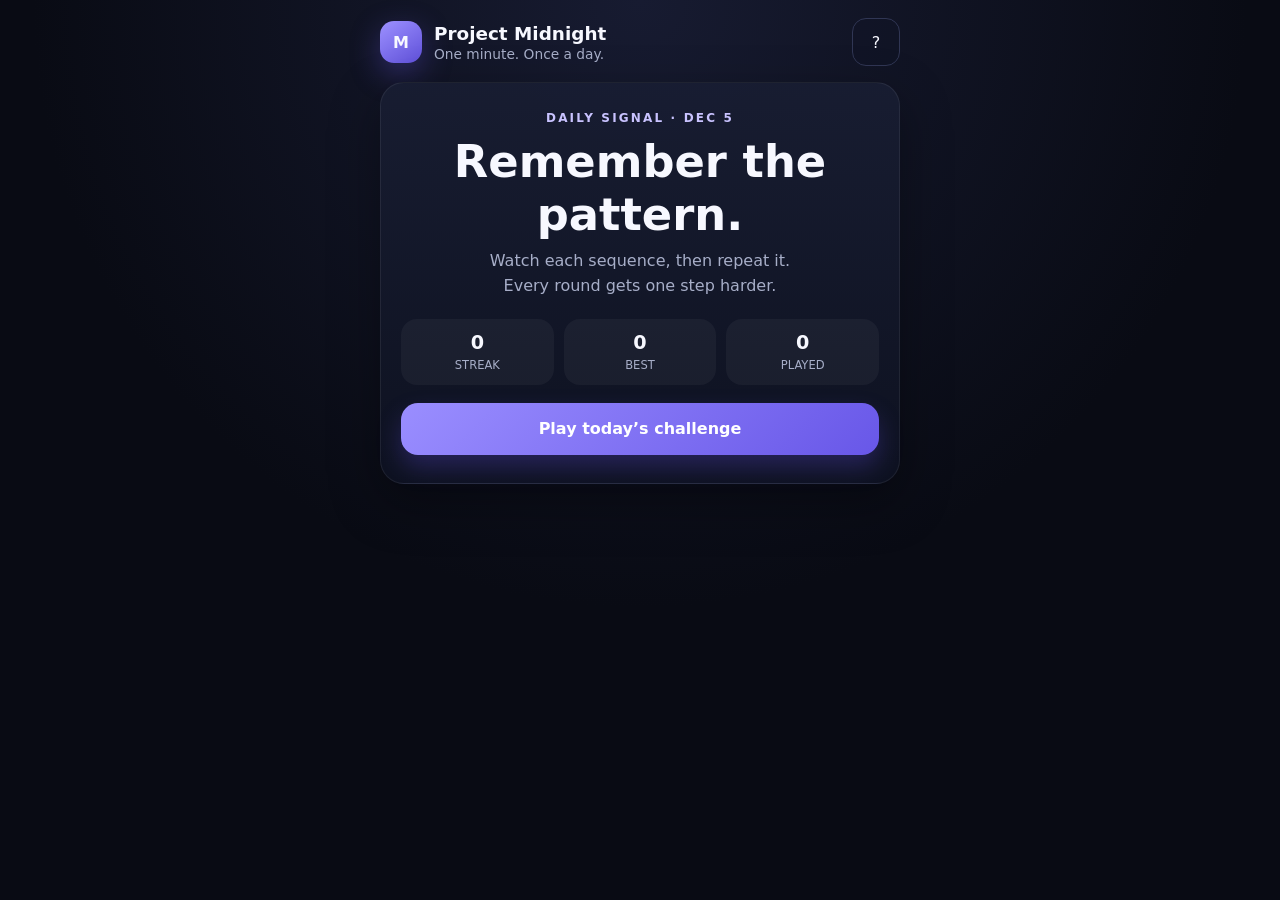
==== index.html @ 70deeee2 "Harden Android lifecycle and repeat-play flow" ====
<!doctype html>
<html lang="en">
<head>
  <meta charset="utf-8" />
  <meta name="viewport" content="width=device-width,initial-scale=1,viewport-fit=cover" />
  <meta name="theme-color" content="#090b14" />
  <meta name="description" content="Project Midnight — a one-minute daily pattern challenge." />
  <link rel="manifest" href="manifest.webmanifest" />
  <link rel="icon" href="icon.svg" type="image/svg+xml" />
  <title>Project Midnight</title>
  <style>
    :root{color-scheme:dark;--bg:#090b14;--panel:#111526;--text:#f7f8ff;--muted:#a7aec8;--accent:#8d7cff;--good:#62d9a6;--bad:#ff738d;--tile:#242a45;--shadow:0 18px 50px rgba(0,0,0,.35)}
    *{box-sizing:border-box}html,body{margin:0;min-height:100%;background:radial-gradient(circle at top,#171b31 0,var(--bg) 55%);font-family:Inter,ui-sans-serif,system-ui,-apple-system,BlinkMacSystemFont,"Segoe UI",sans-serif;color:var(--text)}
    body{min-height:100svh;display:flex;justify-content:center;padding:max(18px,env(safe-area-inset-top)) 16px max(20px,env(safe-area-inset-bottom));touch-action:manipulation;-webkit-text-size-adjust:100%}
    button{font:inherit;cursor:pointer}.app{width:min(100%,520px);display:flex;flex-direction:column;gap:16px}.top{display:flex;align-items:center;justify-content:space-between}.brand{display:flex;gap:12px;align-items:center}.mark{width:42px;height:42px;border-radius:14px;display:grid;place-items:center;background:linear-gradient(145deg,#9d91ff,#5f50d9);box-shadow:0 10px 30px rgba(106,89,238,.35);font-weight:900}.title{margin:0;font-size:1.15rem}.sub{margin:2px 0 0;color:var(--muted);font-size:.86rem}.iconbtn{width:48px;height:48px;border:1px solid #303654;background:rgba(17,21,38,.8);color:var(--text);border-radius:14px}
    .card{background:linear-gradient(180deg,rgba(24,29,50,.98),rgba(14,18,33,.98));border:1px solid rgba(255,255,255,.07);border-radius:24px;padding:20px;box-shadow:var(--shadow)}.hero{text-align:center;padding:28px 20px}.eyebrow{color:#c9c3ff;font-size:.75rem;letter-spacing:.18em;text-transform:uppercase;font-weight:800}.hero h2{font-size:clamp(1.8rem,8vw,2.8rem);margin:10px 0 8px}.hero p{margin:0 auto;color:var(--muted);max-width:34ch;line-height:1.55}.stats{display:grid;grid-template-columns:repeat(3,1fr);gap:10px;margin-top:20px}.stat{background:rgba(255,255,255,.045);border-radius:16px;padding:12px 8px}.stat strong{display:block;font-size:1.2rem}.stat span{font-size:.72rem;color:var(--muted)}
    .primary,.secondary{width:100%;border:0;border-radius:17px;padding:15px 18px;font-weight:850;min-height:52px}.primary{background:linear-gradient(135deg,#9a8eff,#6857e8);color:white;box-shadow:0 12px 25px rgba(99,80,232,.28)}.secondary{background:#232944;color:var(--text);border:1px solid #343b5f}.primary:active,.secondary:active,.tile:active{transform:scale(.98)}button:focus-visible{outline:3px solid #fff;outline-offset:3px}button:disabled{cursor:default;opacity:.82}
    .gameHead{display:flex;justify-content:space-between;align-items:center;margin-bottom:16px}.gameHead h2{margin:0;font-size:1.1rem}.pill{font-size:.78rem;color:#d8d4ff;background:#2b3150;border-radius:999px;padding:7px 10px}.sequence{display:grid;grid-template-columns:repeat(3,1fr);gap:12px;margin:16px 0}.tile{aspect-ratio:1;border:1px solid rgba(255,255,255,.08);border-radius:20px;background:var(--tile);display:grid;place-items:center;color:white;font-size:clamp(1.5rem,9vw,2.5rem);font-weight:900;transition:.15s ease;user-select:none;-webkit-tap-highlight-color:transparent;min-width:0}.tile.flash{background:var(--accent);box-shadow:0 0 0 5px rgba(141,124,255,.18),0 0 35px rgba(141,124,255,.7)}.tile.good{background:#245f4d}.tile.bad{background:#6e2a3b}.status{min-height:48px;text-align:center;color:var(--muted);line-height:1.45}.progress{height:8px;background:#242a43;border-radius:999px;overflow:hidden}.bar{height:100%;width:100%;background:linear-gradient(90deg,var(--good),var(--accent));transform-origin:left;transition:width .1s linear}
    .result{text-align:center}.score{font-size:4.4rem;font-weight:950;line-height:1;margin:14px 0 8px}.result h2{margin:0}.result p{color:var(--muted);line-height:1.5}.actions{display:grid;gap:10px;margin-top:18px}.hidden{display:none!important}.toast{position:fixed;left:50%;bottom:max(18px,env(safe-area-inset-bottom));transform:translateX(-50%);background:#f4f2ff;color:#111323;border-radius:999px;padding:11px 16px;font-weight:800;box-shadow:var(--shadow);z-index:10}.modal{position:fixed;inset:0;background:rgba(3,5,12,.76);display:grid;place-items:center;padding:18px;z-index:20}.modal .card{width:min(100%,460px);max-height:90svh;overflow:auto}.modal h2{margin-top:0}.modal p,.modal li{color:var(--muted);line-height:1.55}.modal ol{padding-left:22px}.sr{position:absolute;width:1px;height:1px;padding:0;margin:-1px;overflow:hidden;clip:rect(0,0,0,0);white-space:nowrap;border:0}@media(max-width:360px){.card{padding:16px}.sequence{gap:9px}.tile{border-radius:16px}}@media(prefers-reduced-motion:reduce){*,*:before,*:after{scroll-behavior:auto!important;transition:none!important;animation:none!important}}
  </style>
</head>
<body>
  <main class="app">
    <header class="top"><div class="brand"><div class="mark" aria-hidden="true">M</div><div><h1 class="title">Project Midnight</h1><p class="sub">One minute. Once a day.</p></div></div><button class="iconbtn" id="helpBtn" aria-label="How to play">?</button></header>
    <section class="card hero" id="home"><div class="eyebrow" id="dayLabel">Daily signal</div><h2>Remember the pattern.</h2><p id="homeCopy">Watch each sequence, then repeat it. Every round gets one step harder.</p><div class="stats"><div class="stat"><strong id="streak">0</strong><span>STREAK</span></div><div class="stat"><strong id="best">0</strong><span>BEST</span></div><div class="stat"><strong id="played">0</strong><span>PLAYED</span></div></div><div class="actions"><button class="primary" id="startBtn">Play today’s challenge</button><button class="secondary hidden" id="installBtn">Install app</button></div></section>
    <section class="card hidden" id="game"><div class="gameHead"><h2 id="roundLabel">Round 1</h2><span class="pill" id="scoreLabel">0 points</span></div><div class="progress" role="progressbar" aria-label="Time remaining" aria-valuemin="0" aria-valuemax="60" aria-valuenow="60"><div class="bar" id="timerBar"></div></div><div class="sequence" id="grid" role="group" aria-label="Pattern buttons"></div><p class="status" id="status" role="status" aria-live="polite">Get ready…</p></section>
    <section class="card result hidden" id="result"><div class="eyebrow" id="resultEyebrow">Signal complete</div><div class="score" id="finalScore">0</div><h2 id="resultTitle" tabindex="-1">Nice work.</h2><p id="resultText"></p><div class="actions"><button class="primary" id="shareBtn">Share result</button><button class="secondary" id="practiceBtn">Practice again</button><button class="secondary" id="homeBtn">Back to home</button></div></section>
  </main>
  <div class="modal hidden" id="help"><section class="card" role="dialog" aria-modal="true" aria-labelledby="helpTitle"><h2 id="helpTitle">How to play</h2><ol><li>Watch the tiles light up.</li><li>Tap them back in the same order.</li><li>You get 60 seconds of input time. Sequence playback and time spent outside the app do not use your clock.</li></ol><p>Your first run each local day counts toward your streak and daily score. Practice runs are unscored. Progress stays private on this device.</p><button class="primary" id="closeHelp">Got it</button></section></div>
  <div class="toast hidden" id="toast" role="status" aria-live="polite"></div>
<script>
(() => {
  'use strict';
  const $=s=>document.querySelector(s);
  const els={home:$('#home'),game:$('#game'),result:$('#result'),grid:$('#grid'),status:$('#status'),round:$('#roundLabel'),score:$('#scoreLabel'),timer:$('#timerBar'),progress:$('.progress'),start:$('#startBtn'),practice:$('#practiceBtn'),final:$('#finalScore'),title:$('#resultTitle'),text:$('#resultText'),eyebrow:$('#resultEyebrow'),share:$('#shareBtn'),homeBtn:$('#homeBtn'),help:$('#help'),toast:$('#toast'),install:$('#installBtn'),homeCopy:$('#homeCopy')};
  const symbols=['●','▲','■','◆','✦','＋'];
  let state={sequence:[],input:[],round:1,score:0,active:false,remaining:60000,timer:null,practice:false,runId:0,lastTick:0,backgrounded:false};
  let deferredPrompt=null,lastFocus=null;
  const localDate=d=>`${d.getFullYear()}-${String(d.getMonth()+1).padStart(2,'0')}-${String(d.getDate()).padStart(2,'0')}`;
  const todayKey=()=>localDate(new Date());
  const seedFromDate=()=>Number(todayKey().replaceAll('-',''));
  const mulberry32=a=>()=>{a|=0;a=a+0x6D2B79F5|0;let t=Math.imul(a^a>>>15,1|a);t=t+Math.imul(t^t>>>7,61|t)^t;return((t^t>>>14)>>>0)/4294967296};
  let stats={streak:0,best:0,played:0,lastPlayed:null,dailyScore:0,dailyRound:0};
  try{stats={...stats,...JSON.parse(localStorage.getItem('midnight.stats')||'{}')}}catch{}
  const save=()=>{try{localStorage.setItem('midnight.stats',JSON.stringify(stats))}catch{}};
  const playedToday=()=>stats.lastPlayed===todayKey();
  function renderStats(){$('#streak').textContent=stats.streak;$('#best').textContent=stats.best;$('#played').textContent=stats.played;$('#dayLabel').textContent=`Daily signal · ${new Date().toLocaleDateString(undefined,{month:'short',day:'numeric'})}`;els.start.textContent=playedToday()?'View today’s result':'Play today’s challenge';els.homeCopy.textContent=playedToday()?`Today: ${stats.dailyScore} points · Round ${stats.dailyRound}. Come back tomorrow for a new signal.`:'Watch each sequence, then repeat it. Every round gets one step harder.';}
  function show(name){['home','game','result'].forEach(k=>els[k].classList.toggle('hidden',k!==name));window.scrollTo({top:0,behavior:'smooth'});}
  function setTilesEnabled(enabled){[...els.grid.children].forEach(b=>b.disabled=!enabled);}
  function buildGrid(){els.grid.innerHTML='';symbols.forEach((s,i)=>{const b=document.createElement('button');b.className='tile';b.type='button';b.dataset.i=i;b.setAttribute('aria-label',`Tile ${i+1}`);b.textContent=s;b.disabled=true;b.addEventListener('click',()=>tap(i,b));els.grid.appendChild(b);});}
  const wait=ms=>new Promise(r=>setTimeout(r,ms));
  async function flash(i,runId,ms=430){if(runId!==state.runId)return;const b=els.grid.children[i];b.classList.add('flash');if(navigator.vibrate)navigator.vibrate(20);await wait(ms);b.classList.remove('flash');await wait(130);}
  async function playSequence(runId){state.active=false;setTilesEnabled(false);els.status.textContent='Watch closely…';await wait(420);for(const i of state.sequence){if(runId!==state.runId||!state.timer||state.backgrounded)return;await flash(i,runId)}if(runId!==state.runId||!state.timer||state.backgrounded)return;state.input=[];state.active=true;setTilesEnabled(true);els.status.textContent='Your turn.';}
  function nextSequence(){const rnd=mulberry32(seedFromDate()+state.round*997);state.sequence=[];for(let i=0;i<state.round+2;i++)state.sequence.push(Math.floor(rnd()*symbols.length));}
  async function tap(i,b){if(!state.active)return;const expected=state.sequence[state.input.length];if(i!==expected){state.active=false;setTilesEnabled(false);b.classList.add('bad');await wait(260);b.classList.remove('bad');finish(false);return;}b.classList.add('good');setTimeout(()=>b.classList.remove('good'),180);state.input.push(i);state.score+=10;els.score.textContent=`${state.score} points`;if(state.input.length===state.sequence.length){state.active=false;setTilesEnabled(false);state.score+=state.round*15;els.score.textContent=`${state.score} points`;els.status.textContent='Correct.';state.round++;await wait(600);if(!state.timer)return;els.round.textContent=`Round ${state.round}`;nextSequence();playSequence(state.runId);}}
  function start(practice=false){clearInterval(state.timer);state={sequence:[],input:[],round:1,score:0,active:false,remaining:60000,timer:null,practice,runId:state.runId+1,lastTick:performance.now(),backgrounded:false};show('game');els.round.textContent='Round 1';els.score.textContent='0 points';els.timer.style.width='100%';els.progress.setAttribute('aria-valuenow','60');nextSequence();playSequence(state.runId);state.timer=setInterval(()=>{const now=performance.now();if(state.active&&!state.backgrounded)state.remaining=Math.max(0,state.remaining-(now-state.lastTick));state.lastTick=now;els.timer.style.width=`${state.remaining/600}%`;els.progress.setAttribute('aria-valuenow',String(Math.ceil(state.remaining/1000)));if(state.remaining<=0)finish(true);},100);}
  function showStoredResult(){state.score=stats.dailyScore;state.round=stats.dailyRound;state.practice=false;els.final.textContent=stats.dailyScore;els.eyebrow.textContent='Today’s signal';els.title.textContent='Already completed.';els.text.textContent=`You reached round ${stats.dailyRound}. Your score is locked until tomorrow.`;els.practice.classList.remove('hidden');show('result');els.title.focus();}
  function finish(timeout){if(!state.timer)return;clearInterval(state.timer);state.timer=null;state.active=false;state.backgrounded=false;setTilesEnabled(false);if(!state.practice&&!playedToday()){stats.played++;const yesterday=new Date();yesterday.setDate(yesterday.getDate()-1);stats.streak=stats.lastPlayed===localDate(yesterday)?stats.streak+1:1;stats.lastPlayed=todayKey();stats.dailyScore=state.score;stats.dailyRound=state.round;stats.best=Math.max(stats.best,state.score);save();}renderStats();els.final.textContent=state.score;els.eyebrow.textContent=state.practice?'Practice complete':'Signal complete';els.title.textContent=state.score>=350?'Exceptional signal.':state.score>=180?'Strong memory.':'Signal received.';els.text.textContent=`You reached round ${state.round}${timeout?' with your full input minute used.':'.'} ${state.practice?'Practice does not change today’s score.':`Today’s score is ${stats.dailyScore}.`}`;els.practice.classList.remove('hidden');show('result');els.title.focus();}
  function toast(msg){els.toast.textContent=msg;els.toast.classList.remove('hidden');setTimeout(()=>els.toast.classList.add('hidden'),2200);}
  async function share(){const score=state.practice?stats.dailyScore:state.score;const round=state.practice?stats.dailyRound:state.round;const squares=Math.min(8,Math.max(1,Math.floor(score/75)));const text=`Project Midnight ${todayKey()}\n${'🟪'.repeat(squares)}${'⬛'.repeat(8-squares)}\n${score} points · Round ${round}`;try{if(navigator.share)await navigator.share({title:'Project Midnight',text});else if(navigator.clipboard)await navigator.clipboard.writeText(text).then(()=>toast('Result copied'));else toast('Sharing is not available here');}catch(e){if(e.name!=='AbortError')toast('Could not share');}}
  function openHelp(){lastFocus=document.activeElement;els.help.classList.remove('hidden');document.body.style.overflow='hidden';$('#closeHelp').focus();}
  function closeHelp(){els.help.classList.add('hidden');document.body.style.overflow='';if(lastFocus)lastFocus.focus();}
  els.start.addEventListener('click',()=>playedToday()?showStoredResult():start(false));els.practice.addEventListener('click',()=>start(true));els.homeBtn.addEventListener('click',()=>show('home'));els.share.addEventListener('click',share);$('#helpBtn').addEventListener('click',openHelp);$('#closeHelp').addEventListener('click',closeHelp);els.help.addEventListener('click',e=>{if(e.target===els.help)closeHelp()});document.addEventListener('keydown',e=>{if(els.help.classList.contains('hidden'))return;if(e.key==='Escape')closeHelp();if(e.key==='Tab'){e.preventDefault();$('#closeHelp').focus();}});
  document.addEventListener('visibilitychange',()=>{if(!state.timer)return;if(document.hidden){state.backgrounded=true;state.active=false;state.runId++;setTilesEnabled(false);els.status.textContent='Paused while the app is in the background.';}else if(state.backgrounded){state.backgrounded=false;state.lastTick=performance.now();els.status.textContent='Replaying the pattern…';playSequence(state.runId);}});
  window.addEventListener('beforeinstallprompt',e=>{e.preventDefault();deferredPrompt=e;els.install.classList.remove('hidden')});els.install.addEventListener('click',async()=>{if(!deferredPrompt)return;deferredPrompt.prompt();await deferredPrompt.userChoice;deferredPrompt=null;els.install.classList.add('hidden')});window.addEventListener('appinstalled',()=>els.install.classList.add('hidden'));
  buildGrid();renderStats();if('serviceWorker'in navigator)window.addEventListener('load',()=>navigator.serviceWorker.register('./sw.js').then(reg=>reg.update()).catch(()=>{}));
})();
</script>
</body>
</html>
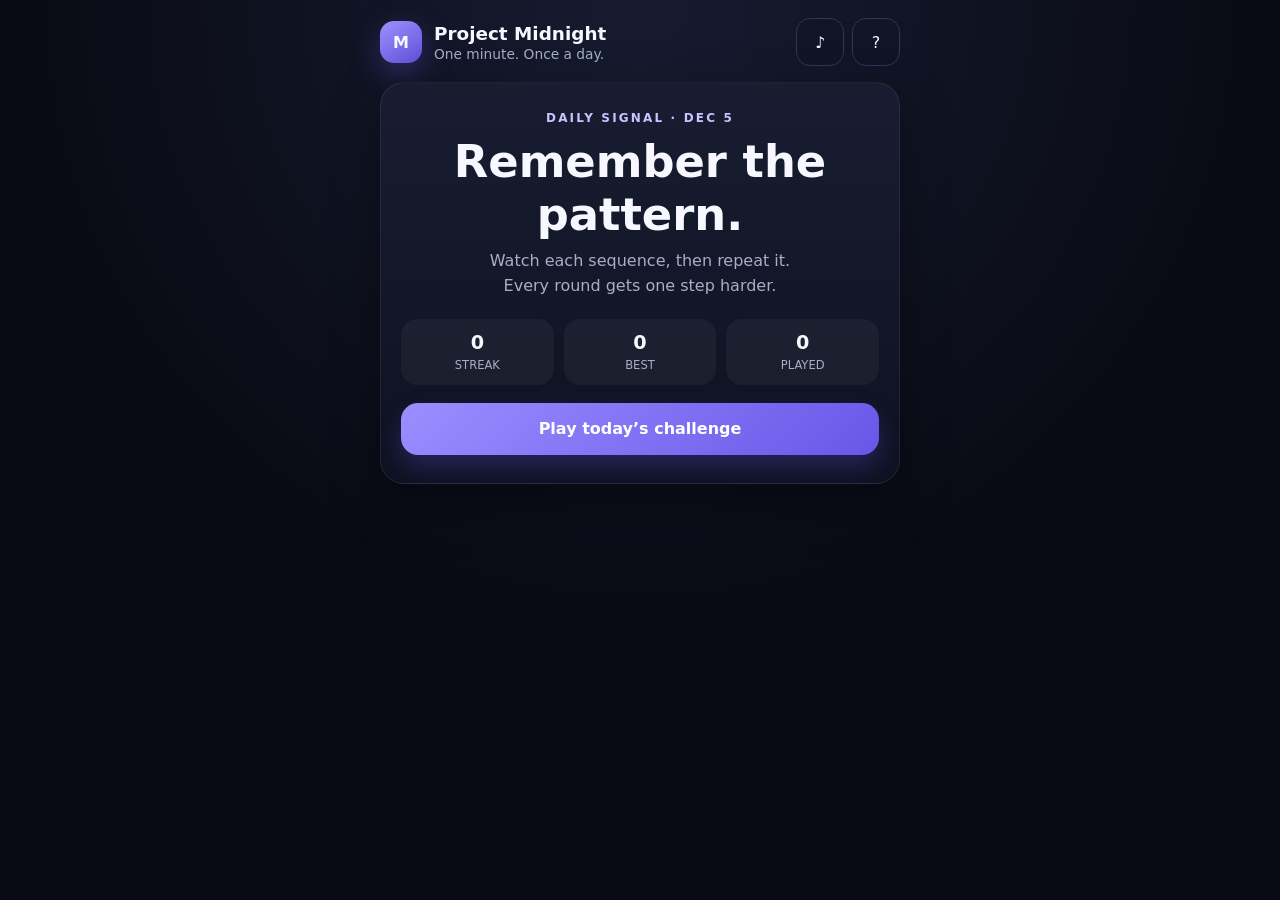
==== commit 089fcbad: "Add accessible synthesized sound feedback" ====
--- a/index.html
+++ b/index.html
@@ -12,30 +12,34 @@
     :root{color-scheme:dark;--bg:#090b14;--panel:#111526;--text:#f7f8ff;--muted:#a7aec8;--accent:#8d7cff;--good:#62d9a6;--bad:#ff738d;--tile:#242a45;--shadow:0 18px 50px rgba(0,0,0,.35)}
     *{box-sizing:border-box}html,body{margin:0;min-height:100%;background:radial-gradient(circle at top,#171b31 0,var(--bg) 55%);font-family:Inter,ui-sans-serif,system-ui,-apple-system,BlinkMacSystemFont,"Segoe UI",sans-serif;color:var(--text)}
     body{min-height:100svh;display:flex;justify-content:center;padding:max(18px,env(safe-area-inset-top)) 16px max(20px,env(safe-area-inset-bottom));touch-action:manipulation;-webkit-text-size-adjust:100%}
-    button{font:inherit;cursor:pointer}.app{width:min(100%,520px);display:flex;flex-direction:column;gap:16px}.top{display:flex;align-items:center;justify-content:space-between}.brand{display:flex;gap:12px;align-items:center}.mark{width:42px;height:42px;border-radius:14px;display:grid;place-items:center;background:linear-gradient(145deg,#9d91ff,#5f50d9);box-shadow:0 10px 30px rgba(106,89,238,.35);font-weight:900}.title{margin:0;font-size:1.15rem}.sub{margin:2px 0 0;color:var(--muted);font-size:.86rem}.iconbtn{width:48px;height:48px;border:1px solid #303654;background:rgba(17,21,38,.8);color:var(--text);border-radius:14px}
+    button{font:inherit;cursor:pointer}.app{width:min(100%,520px);display:flex;flex-direction:column;gap:16px}.top{display:flex;align-items:center;justify-content:space-between}.brand{display:flex;gap:12px;align-items:center}.mark{width:42px;height:42px;border-radius:14px;display:grid;place-items:center;background:linear-gradient(145deg,#9d91ff,#5f50d9);box-shadow:0 10px 30px rgba(106,89,238,.35);font-weight:900}.title{margin:0;font-size:1.15rem}.sub{margin:2px 0 0;color:var(--muted);font-size:.86rem}.topActions{display:flex;gap:8px}.iconbtn{width:48px;height:48px;border:1px solid #303654;background:rgba(17,21,38,.8);color:var(--text);border-radius:14px}.iconbtn[aria-pressed="false"]{color:var(--muted)}
     .card{background:linear-gradient(180deg,rgba(24,29,50,.98),rgba(14,18,33,.98));border:1px solid rgba(255,255,255,.07);border-radius:24px;padding:20px;box-shadow:var(--shadow)}.hero{text-align:center;padding:28px 20px}.eyebrow{color:#c9c3ff;font-size:.75rem;letter-spacing:.18em;text-transform:uppercase;font-weight:800}.hero h2{font-size:clamp(1.8rem,8vw,2.8rem);margin:10px 0 8px}.hero p{margin:0 auto;color:var(--muted);max-width:34ch;line-height:1.55}.stats{display:grid;grid-template-columns:repeat(3,1fr);gap:10px;margin-top:20px}.stat{background:rgba(255,255,255,.045);border-radius:16px;padding:12px 8px}.stat strong{display:block;font-size:1.2rem}.stat span{font-size:.72rem;color:var(--muted)}
     .primary,.secondary{width:100%;border:0;border-radius:17px;padding:15px 18px;font-weight:850;min-height:52px}.primary{background:linear-gradient(135deg,#9a8eff,#6857e8);color:white;box-shadow:0 12px 25px rgba(99,80,232,.28)}.secondary{background:#232944;color:var(--text);border:1px solid #343b5f}.primary:active,.secondary:active,.tile:active{transform:scale(.98)}button:focus-visible{outline:3px solid #fff;outline-offset:3px}button:disabled{cursor:default;opacity:.82}
-    .gameHead{display:flex;justify-content:space-between;align-items:center;margin-bottom:16px}.gameHead h2{margin:0;font-size:1.1rem}.pill{font-size:.78rem;color:#d8d4ff;background:#2b3150;border-radius:999px;padding:7px 10px}.sequence{display:grid;grid-template-columns:repeat(3,1fr);gap:12px;margin:16px 0}.tile{aspect-ratio:1;border:1px solid rgba(255,255,255,.08);border-radius:20px;background:var(--tile);display:grid;place-items:center;color:white;font-size:clamp(1.5rem,9vw,2.5rem);font-weight:900;transition:.15s ease;user-select:none;-webkit-tap-highlight-color:transparent;min-width:0}.tile.flash{background:var(--accent);box-shadow:0 0 0 5px rgba(141,124,255,.18),0 0 35px rgba(141,124,255,.7)}.tile.good{background:#245f4d}.tile.bad{background:#6e2a3b}.status{min-height:48px;text-align:center;color:var(--muted);line-height:1.45}.progress{height:8px;background:#242a43;border-radius:999px;overflow:hidden}.bar{height:100%;width:100%;background:linear-gradient(90deg,var(--good),var(--accent));transform-origin:left;transition:width .1s linear}
-    .result{text-align:center}.score{font-size:4.4rem;font-weight:950;line-height:1;margin:14px 0 8px}.result h2{margin:0}.result p{color:var(--muted);line-height:1.5}.actions{display:grid;gap:10px;margin-top:18px}.hidden{display:none!important}.toast{position:fixed;left:50%;bottom:max(18px,env(safe-area-inset-bottom));transform:translateX(-50%);background:#f4f2ff;color:#111323;border-radius:999px;padding:11px 16px;font-weight:800;box-shadow:var(--shadow);z-index:10}.modal{position:fixed;inset:0;background:rgba(3,5,12,.76);display:grid;place-items:center;padding:18px;z-index:20}.modal .card{width:min(100%,460px);max-height:90svh;overflow:auto}.modal h2{margin-top:0}.modal p,.modal li{color:var(--muted);line-height:1.55}.modal ol{padding-left:22px}.sr{position:absolute;width:1px;height:1px;padding:0;margin:-1px;overflow:hidden;clip:rect(0,0,0,0);white-space:nowrap;border:0}@media(max-width:360px){.card{padding:16px}.sequence{gap:9px}.tile{border-radius:16px}}@media(prefers-reduced-motion:reduce){*,*:before,*:after{scroll-behavior:auto!important;transition:none!important;animation:none!important}}
+    .gameHead{display:flex;justify-content:space-between;align-items:center;gap:10px;margin-bottom:16px}.gameHead h2{margin:0;font-size:1.1rem}.gameMetrics{display:flex;gap:7px;align-items:center}.pill{font-size:.78rem;color:#d8d4ff;background:#2b3150;border-radius:999px;padding:7px 10px;white-space:nowrap}.timePill{min-width:48px;text-align:center;color:#fff;font-variant-numeric:tabular-nums}.sequence{display:grid;grid-template-columns:repeat(3,1fr);gap:12px;margin:16px 0}.tile{aspect-ratio:1;border:1px solid rgba(255,255,255,.08);border-radius:20px;background:var(--tile);display:grid;place-items:center;color:white;font-size:clamp(1.5rem,9vw,2.5rem);font-weight:900;transition:.15s ease;user-select:none;-webkit-tap-highlight-color:transparent;min-width:0}.tile.flash{background:var(--accent);box-shadow:0 0 0 5px rgba(141,124,255,.18),0 0 35px rgba(141,124,255,.7)}.tile.good{background:#245f4d}.tile.bad{background:#6e2a3b}.status{min-height:48px;text-align:center;color:var(--muted);line-height:1.45}.progress{height:8px;background:#242a43;border-radius:999px;overflow:hidden}.bar{height:100%;width:100%;background:linear-gradient(90deg,var(--good),var(--accent));transform-origin:left;transition:width .1s linear}
+    .result{text-align:center}.score{font-size:4.4rem;font-weight:950;line-height:1;margin:14px 0 8px}.result h2{margin:0}.result p{color:var(--muted);line-height:1.5}.actions{display:grid;gap:10px;margin-top:18px}.hidden{display:none!important}.toast{position:fixed;left:50%;bottom:max(18px,env(safe-area-inset-bottom));transform:translateX(-50%);background:#f4f2ff;color:#111323;border-radius:999px;padding:11px 16px;font-weight:800;box-shadow:var(--shadow);z-index:10}.modal{position:fixed;inset:0;background:rgba(3,5,12,.76);display:grid;place-items:center;padding:18px;z-index:20}.modal .card{width:min(100%,460px);max-height:90svh;overflow:auto}.modal h2{margin-top:0}.modal p,.modal li{color:var(--muted);line-height:1.55}.modal ol{padding-left:22px}.sr{position:absolute;width:1px;height:1px;padding:0;margin:-1px;overflow:hidden;clip:rect(0,0,0,0);white-space:nowrap;border:0}@media(max-width:360px){.card{padding:16px}.sequence{gap:9px}.tile{border-radius:16px}.pill{padding:7px 8px}.brand{gap:9px}.mark{width:38px;height:38px}.topActions{gap:6px}.iconbtn{width:46px;height:46px}}@media(prefers-reduced-motion:reduce){*,*:before,*:after{scroll-behavior:auto!important;transition:none!important;animation:none!important}}
   </style>
 </head>
 <body>
   <main class="app">
-    <header class="top"><div class="brand"><div class="mark" aria-hidden="true">M</div><div><h1 class="title">Project Midnight</h1><p class="sub">One minute. Once a day.</p></div></div><button class="iconbtn" id="helpBtn" aria-label="How to play">?</button></header>
+    <header class="top"><div class="brand"><div class="mark" aria-hidden="true">M</div><div><h1 class="title">Project Midnight</h1><p class="sub">One minute. Once a day.</p></div></div><div class="topActions"><button class="iconbtn" id="soundBtn" aria-label="Turn sound off" aria-pressed="true">♪</button><button class="iconbtn" id="helpBtn" aria-label="How to play">?</button></div></header>
     <section class="card hero" id="home"><div class="eyebrow" id="dayLabel">Daily signal</div><h2>Remember the pattern.</h2><p id="homeCopy">Watch each sequence, then repeat it. Every round gets one step harder.</p><div class="stats"><div class="stat"><strong id="streak">0</strong><span>STREAK</span></div><div class="stat"><strong id="best">0</strong><span>BEST</span></div><div class="stat"><strong id="played">0</strong><span>PLAYED</span></div></div><div class="actions"><button class="primary" id="startBtn">Play today’s challenge</button><button class="secondary hidden" id="installBtn">Install app</button></div></section>
-    <section class="card hidden" id="game"><div class="gameHead"><h2 id="roundLabel">Round 1</h2><span class="pill" id="scoreLabel">0 points</span></div><div class="progress" role="progressbar" aria-label="Time remaining" aria-valuemin="0" aria-valuemax="60" aria-valuenow="60"><div class="bar" id="timerBar"></div></div><div class="sequence" id="grid" role="group" aria-label="Pattern buttons"></div><p class="status" id="status" role="status" aria-live="polite">Get ready…</p></section>
+    <section class="card hidden" id="game"><div class="gameHead"><h2 id="roundLabel">Round 1</h2><div class="gameMetrics"><span class="pill timePill" id="timeLabel" aria-hidden="true">60s</span><span class="pill" id="scoreLabel">0 points</span></div></div><div class="progress" role="progressbar" aria-label="Input time remaining" aria-valuemin="0" aria-valuemax="60" aria-valuenow="60" aria-valuetext="60 seconds remaining"><div class="bar" id="timerBar"></div></div><div class="sequence" id="grid" role="group" aria-label="Pattern buttons"></div><p class="status" id="status" role="status" aria-live="polite">Get ready…</p></section>
     <section class="card result hidden" id="result"><div class="eyebrow" id="resultEyebrow">Signal complete</div><div class="score" id="finalScore">0</div><h2 id="resultTitle" tabindex="-1">Nice work.</h2><p id="resultText"></p><div class="actions"><button class="primary" id="shareBtn">Share result</button><button class="secondary" id="practiceBtn">Practice again</button><button class="secondary" id="homeBtn">Back to home</button></div></section>
   </main>
-  <div class="modal hidden" id="help"><section class="card" role="dialog" aria-modal="true" aria-labelledby="helpTitle"><h2 id="helpTitle">How to play</h2><ol><li>Watch the tiles light up.</li><li>Tap them back in the same order.</li><li>You get 60 seconds of input time. Sequence playback and time spent outside the app do not use your clock.</li></ol><p>Your first run each local day counts toward your streak and daily score. Practice runs are unscored. Progress stays private on this device.</p><button class="primary" id="closeHelp">Got it</button></section></div>
+  <div class="modal hidden" id="help"><section class="card" role="dialog" aria-modal="true" aria-labelledby="helpTitle"><h2 id="helpTitle">How to play</h2><ol><li>Watch and listen as the tiles light up.</li><li>Tap them back in the same order.</li><li>You get 60 seconds of input time. Sequence playback and time spent outside the app do not use your clock.</li></ol><p>Your first run each local day counts toward your streak and daily score. Practice runs are unscored. Sound can be toggled at any time, and progress stays private on this device.</p><button class="primary" id="closeHelp">Got it</button></section></div>
   <div class="toast hidden" id="toast" role="status" aria-live="polite"></div>
 <script>
 (() => {
   'use strict';
   const $=s=>document.querySelector(s);
-  const els={home:$('#home'),game:$('#game'),result:$('#result'),grid:$('#grid'),status:$('#status'),round:$('#roundLabel'),score:$('#scoreLabel'),timer:$('#timerBar'),progress:$('.progress'),start:$('#startBtn'),practice:$('#practiceBtn'),final:$('#finalScore'),title:$('#resultTitle'),text:$('#resultText'),eyebrow:$('#resultEyebrow'),share:$('#shareBtn'),homeBtn:$('#homeBtn'),help:$('#help'),toast:$('#toast'),install:$('#installBtn'),homeCopy:$('#homeCopy')};
+  const els={home:$('#home'),game:$('#game'),result:$('#result'),grid:$('#grid'),status:$('#status'),round:$('#roundLabel'),score:$('#scoreLabel'),timer:$('#timerBar'),time:$('#timeLabel'),progress:$('.progress'),start:$('#startBtn'),practice:$('#practiceBtn'),final:$('#finalScore'),title:$('#resultTitle'),text:$('#resultText'),eyebrow:$('#resultEyebrow'),share:$('#shareBtn'),homeBtn:$('#homeBtn'),help:$('#help'),toast:$('#toast'),install:$('#installBtn'),homeCopy:$('#homeCopy'),sound:$('#soundBtn')};
   const symbols=['●','▲','■','◆','✦','＋'];
+  const frequencies=[261.63,293.66,329.63,392,440,523.25];
+  const reduceMotion=window.matchMedia('(prefers-reduced-motion: reduce)').matches;
   let state={sequence:[],input:[],round:1,score:0,active:false,remaining:60000,timer:null,practice:false,runId:0,lastTick:0,backgrounded:false};
-  let deferredPrompt=null,lastFocus=null;
+  let deferredPrompt=null,lastFocus=null,toastTimer=null,audioContext=null;
+  let soundEnabled=true;
+  try{soundEnabled=localStorage.getItem('midnight.sound')!=='off'}catch{}
   const localDate=d=>`${d.getFullYear()}-${String(d.getMonth()+1).padStart(2,'0')}-${String(d.getDate()).padStart(2,'0')}`;
   const todayKey=()=>localDate(new Date());
   const seedFromDate=()=>Number(todayKey().replaceAll('-',''));
@@ -45,26 +49,34 @@
   const save=()=>{try{localStorage.setItem('midnight.stats',JSON.stringify(stats))}catch{}};
   const playedToday=()=>stats.lastPlayed===todayKey();
   function renderStats(){$('#streak').textContent=stats.streak;$('#best').textContent=stats.best;$('#played').textContent=stats.played;$('#dayLabel').textContent=`Daily signal · ${new Date().toLocaleDateString(undefined,{month:'short',day:'numeric'})}`;els.start.textContent=playedToday()?'View today’s result':'Play today’s challenge';els.homeCopy.textContent=playedToday()?`Today: ${stats.dailyScore} points · Round ${stats.dailyRound}. Come back tomorrow for a new signal.`:'Watch each sequence, then repeat it. Every round gets one step harder.';}
-  function show(name){['home','game','result'].forEach(k=>els[k].classList.toggle('hidden',k!==name));window.scrollTo({top:0,behavior:'smooth'});}
+  function renderSound(){els.sound.setAttribute('aria-pressed',String(soundEnabled));els.sound.setAttribute('aria-label',soundEnabled?'Turn sound off':'Turn sound on');els.sound.textContent=soundEnabled?'♪':'×';}
+  function getAudio(){if(!soundEnabled)return null;const Ctx=window.AudioContext||window.webkitAudioContext;if(!Ctx)return null;if(!audioContext)audioContext=new Ctx();if(audioContext.state==='suspended')audioContext.resume().catch(()=>{});return audioContext;}
+  function tone(frequency,duration=.12,volume=.045,delay=0){const ctx=getAudio();if(!ctx)return;const start=ctx.currentTime+delay;const oscillator=ctx.createOscillator();const gain=ctx.createGain();oscillator.type='sine';oscillator.frequency.setValueAtTime(frequency,start);gain.gain.setValueAtTime(.0001,start);gain.gain.exponentialRampToValueAtTime(volume,start+.012);gain.gain.exponentialRampToValueAtTime(.0001,start+duration);oscillator.connect(gain).connect(ctx.destination);oscillator.start(start);oscillator.stop(start+duration+.02);}
+  function successTone(){tone(523.25,.12,.04);tone(659.25,.15,.035,.08);}
+  function failTone(){tone(146.83,.22,.05);}
+  function show(name){['home','game','result'].forEach(k=>els[k].classList.toggle('hidden',k!==name));window.scrollTo({top:0,behavior:reduceMotion?'auto':'smooth'});}
   function setTilesEnabled(enabled){[...els.grid.children].forEach(b=>b.disabled=!enabled);}
+  function clearTileStates(){[...els.grid.children].forEach(b=>b.classList.remove('flash','good','bad'));}
   function buildGrid(){els.grid.innerHTML='';symbols.forEach((s,i)=>{const b=document.createElement('button');b.className='tile';b.type='button';b.dataset.i=i;b.setAttribute('aria-label',`Tile ${i+1}`);b.textContent=s;b.disabled=true;b.addEventListener('click',()=>tap(i,b));els.grid.appendChild(b);});}
   const wait=ms=>new Promise(r=>setTimeout(r,ms));
-  async function flash(i,runId,ms=430){if(runId!==state.runId)return;const b=els.grid.children[i];b.classList.add('flash');if(navigator.vibrate)navigator.vibrate(20);await wait(ms);b.classList.remove('flash');await wait(130);}
-  async function playSequence(runId){state.active=false;setTilesEnabled(false);els.status.textContent='Watch closely…';await wait(420);for(const i of state.sequence){if(runId!==state.runId||!state.timer||state.backgrounded)return;await flash(i,runId)}if(runId!==state.runId||!state.timer||state.backgrounded)return;state.input=[];state.active=true;setTilesEnabled(true);els.status.textContent='Your turn.';}
+  function renderTime(){const seconds=Math.ceil(state.remaining/1000);els.time.textContent=`${seconds}s`;els.progress.setAttribute('aria-valuenow',String(seconds));els.progress.setAttribute('aria-valuetext',`${seconds} second${seconds===1?'':'s'} remaining`);}
+  async function flash(i,runId,ms=430){if(runId!==state.runId)return;const b=els.grid.children[i];b.classList.add('flash');tone(frequencies[i],.2,.035);if(navigator.vibrate)navigator.vibrate(20);await wait(ms);b.classList.remove('flash');await wait(130);}
+  async function playSequence(runId){state.active=false;setTilesEnabled(false);els.status.textContent='Watch closely…';await wait(420);for(const i of state.sequence){if(runId!==state.runId||!state.timer||state.backgrounded)return;await flash(i,runId)}if(runId!==state.runId||!state.timer||state.backgrounded)return;state.input=[];state.active=true;state.lastTick=performance.now();setTilesEnabled(true);els.status.textContent='Your turn.';}
   function nextSequence(){const rnd=mulberry32(seedFromDate()+state.round*997);state.sequence=[];for(let i=0;i<state.round+2;i++)state.sequence.push(Math.floor(rnd()*symbols.length));}
-  async function tap(i,b){if(!state.active)return;const expected=state.sequence[state.input.length];if(i!==expected){state.active=false;setTilesEnabled(false);b.classList.add('bad');await wait(260);b.classList.remove('bad');finish(false);return;}b.classList.add('good');setTimeout(()=>b.classList.remove('good'),180);state.input.push(i);state.score+=10;els.score.textContent=`${state.score} points`;if(state.input.length===state.sequence.length){state.active=false;setTilesEnabled(false);state.score+=state.round*15;els.score.textContent=`${state.score} points`;els.status.textContent='Correct.';state.round++;await wait(600);if(!state.timer)return;els.round.textContent=`Round ${state.round}`;nextSequence();playSequence(state.runId);}}
-  function start(practice=false){clearInterval(state.timer);state={sequence:[],input:[],round:1,score:0,active:false,remaining:60000,timer:null,practice,runId:state.runId+1,lastTick:performance.now(),backgrounded:false};show('game');els.round.textContent='Round 1';els.score.textContent='0 points';els.timer.style.width='100%';els.progress.setAttribute('aria-valuenow','60');nextSequence();playSequence(state.runId);state.timer=setInterval(()=>{const now=performance.now();if(state.active&&!state.backgrounded)state.remaining=Math.max(0,state.remaining-(now-state.lastTick));state.lastTick=now;els.timer.style.width=`${state.remaining/600}%`;els.progress.setAttribute('aria-valuenow',String(Math.ceil(state.remaining/1000)));if(state.remaining<=0)finish(true);},100);}
-  function showStoredResult(){state.score=stats.dailyScore;state.round=stats.dailyRound;state.practice=false;els.final.textContent=stats.dailyScore;els.eyebrow.textContent='Today’s signal';els.title.textContent='Already completed.';els.text.textContent=`You reached round ${stats.dailyRound}. Your score is locked until tomorrow.`;els.practice.classList.remove('hidden');show('result');els.title.focus();}
-  function finish(timeout){if(!state.timer)return;clearInterval(state.timer);state.timer=null;state.active=false;state.backgrounded=false;setTilesEnabled(false);if(!state.practice&&!playedToday()){stats.played++;const yesterday=new Date();yesterday.setDate(yesterday.getDate()-1);stats.streak=stats.lastPlayed===localDate(yesterday)?stats.streak+1:1;stats.lastPlayed=todayKey();stats.dailyScore=state.score;stats.dailyRound=state.round;stats.best=Math.max(stats.best,state.score);save();}renderStats();els.final.textContent=state.score;els.eyebrow.textContent=state.practice?'Practice complete':'Signal complete';els.title.textContent=state.score>=350?'Exceptional signal.':state.score>=180?'Strong memory.':'Signal received.';els.text.textContent=`You reached round ${state.round}${timeout?' with your full input minute used.':'.'} ${state.practice?'Practice does not change today’s score.':`Today’s score is ${stats.dailyScore}.`}`;els.practice.classList.remove('hidden');show('result');els.title.focus();}
-  function toast(msg){els.toast.textContent=msg;els.toast.classList.remove('hidden');setTimeout(()=>els.toast.classList.add('hidden'),2200);}
-  async function share(){const score=state.practice?stats.dailyScore:state.score;const round=state.practice?stats.dailyRound:state.round;const squares=Math.min(8,Math.max(1,Math.floor(score/75)));const text=`Project Midnight ${todayKey()}\n${'🟪'.repeat(squares)}${'⬛'.repeat(8-squares)}\n${score} points · Round ${round}`;try{if(navigator.share)await navigator.share({title:'Project Midnight',text});else if(navigator.clipboard)await navigator.clipboard.writeText(text).then(()=>toast('Result copied'));else toast('Sharing is not available here');}catch(e){if(e.name!=='AbortError')toast('Could not share');}}
+  async function tap(i,b){if(!state.active)return;const runId=state.runId;const expected=state.sequence[state.input.length];if(i!==expected){state.active=false;setTilesEnabled(false);b.classList.add('bad');failTone();if(navigator.vibrate)navigator.vibrate([45,35,70]);await wait(260);b.classList.remove('bad');if(runId===state.runId&&state.timer&&!state.backgrounded)finish(false);return;}tone(frequencies[i],.09,.03);b.classList.add('good');setTimeout(()=>b.classList.remove('good'),180);state.input.push(i);state.score+=10;els.score.textContent=`${state.score} points`;if(state.input.length===state.sequence.length){state.active=false;setTilesEnabled(false);state.score+=state.round*15;els.score.textContent=`${state.score} points`;els.status.textContent='Correct.';successTone();await wait(600);if(runId!==state.runId||!state.timer||state.backgrounded)return;state.round++;els.round.textContent=`Round ${state.round}`;nextSequence();playSequence(runId);}}
+  function start(practice=false){getAudio();clearInterval(state.timer);clearTileStates();state={sequence:[],input:[],round:1,score:0,active:false,remaining:60000,timer:null,practice,runId:state.runId+1,lastTick:performance.now(),backgrounded:false};show('game');els.round.textContent='Round 1';els.score.textContent='0 points';els.timer.style.width='100%';renderTime();nextSequence();state.timer=setInterval(()=>{const now=performance.now();if(state.active&&!state.backgrounded)state.remaining=Math.max(0,state.remaining-(now-state.lastTick));state.lastTick=now;els.timer.style.width=`${state.remaining/600}%`;renderTime();if(state.remaining<=0)finish(true);},100);playSequence(state.runId);}
+  function showStoredResult(){state.score=stats.dailyScore;state.round=stats.dailyRound;state.practice=false;els.final.textContent=stats.dailyScore;els.eyebrow.textContent='Today’s signal';els.title.textContent='Already completed.';els.text.textContent=`You reached round ${stats.dailyRound}. Your score is locked until tomorrow.`;els.share.textContent='Share today’s result';show('result');els.title.focus();}
+  function finish(timeout){if(!state.timer)return;clearInterval(state.timer);state.timer=null;state.active=false;state.backgrounded=false;state.runId++;clearTileStates();setTilesEnabled(false);if(!state.practice&&!playedToday()){stats.played++;const yesterday=new Date();yesterday.setDate(yesterday.getDate()-1);stats.streak=stats.lastPlayed===localDate(yesterday)?stats.streak+1:1;stats.lastPlayed=todayKey();stats.dailyScore=state.score;stats.dailyRound=state.round;stats.best=Math.max(stats.best,state.score);save();}renderStats();els.final.textContent=state.score;els.eyebrow.textContent=state.practice?'Practice complete':'Signal complete';els.title.textContent=state.score>=350?'Exceptional signal.':state.score>=180?'Strong memory.':'Signal received.';els.text.textContent=`You reached round ${state.round}${timeout?' with your full input minute used.':'.'} ${state.practice?'Practice does not change today’s score.':`Today’s score is ${stats.dailyScore}.`}`;els.share.textContent=state.practice?'Share practice result':'Share today’s result';show('result');els.title.focus();}
+  function toast(msg){clearTimeout(toastTimer);els.toast.textContent=msg;els.toast.classList.remove('hidden');toastTimer=setTimeout(()=>els.toast.classList.add('hidden'),2200);}
+  async function share(){const score=state.score;const round=state.round;const squares=Math.min(8,Math.max(1,Math.floor(score/75)));const label=state.practice?'Practice':'Daily';const text=`Project Midnight ${label} · ${todayKey()}\n${'🟪'.repeat(squares)}${'⬛'.repeat(8-squares)}\n${score} points · Round ${round}`;try{if(navigator.share)await navigator.share({title:'Project Midnight',text});else if(navigator.clipboard)await navigator.clipboard.writeText(text).then(()=>toast('Result copied'));else toast('Sharing is not available here');}catch(e){if(e.name!=='AbortError')toast('Could not share');}}
   function openHelp(){lastFocus=document.activeElement;els.help.classList.remove('hidden');document.body.style.overflow='hidden';$('#closeHelp').focus();}
   function closeHelp(){els.help.classList.add('hidden');document.body.style.overflow='';if(lastFocus)lastFocus.focus();}
-  els.start.addEventListener('click',()=>playedToday()?showStoredResult():start(false));els.practice.addEventListener('click',()=>start(true));els.homeBtn.addEventListener('click',()=>show('home'));els.share.addEventListener('click',share);$('#helpBtn').addEventListener('click',openHelp);$('#closeHelp').addEventListener('click',closeHelp);els.help.addEventListener('click',e=>{if(e.target===els.help)closeHelp()});document.addEventListener('keydown',e=>{if(els.help.classList.contains('hidden'))return;if(e.key==='Escape')closeHelp();if(e.key==='Tab'){e.preventDefault();$('#closeHelp').focus();}});
-  document.addEventListener('visibilitychange',()=>{if(!state.timer)return;if(document.hidden){state.backgrounded=true;state.active=false;state.runId++;setTilesEnabled(false);els.status.textContent='Paused while the app is in the background.';}else if(state.backgrounded){state.backgrounded=false;state.lastTick=performance.now();els.status.textContent='Replaying the pattern…';playSequence(state.runId);}});
+  els.start.addEventListener('click',()=>playedToday()?showStoredResult():start(false));els.practice.addEventListener('click',()=>start(true));els.homeBtn.addEventListener('click',()=>show('home'));els.share.addEventListener('click',share);els.sound.addEventListener('click',()=>{soundEnabled=!soundEnabled;try{localStorage.setItem('midnight.sound',soundEnabled?'on':'off')}catch{}renderSound();if(soundEnabled){getAudio();tone(440,.09,.035);toast('Sound on')}else toast('Sound off')});$('#helpBtn').addEventListener('click',openHelp);$('#closeHelp').addEventListener('click',closeHelp);els.help.addEventListener('click',e=>{if(e.target===els.help)closeHelp()});document.addEventListener('keydown',e=>{if(els.help.classList.contains('hidden'))return;if(e.key==='Escape')closeHelp();if(e.key==='Tab'){e.preventDefault();$('#closeHelp').focus();}});
+  document.addEventListener('visibilitychange',()=>{if(!state.timer)return;if(document.hidden){state.backgrounded=true;state.active=false;state.runId++;clearTileStates();setTilesEnabled(false);els.status.textContent='Paused while the app is in the background.';}else if(state.backgrounded){state.backgrounded=false;state.lastTick=performance.now();els.status.textContent='Replaying the pattern…';playSequence(state.runId);}});
+  window.addEventListener('offline',()=>toast('Offline — your progress still works'));window.addEventListener('online',()=>toast('Back online'));
   window.addEventListener('beforeinstallprompt',e=>{e.preventDefault();deferredPrompt=e;els.install.classList.remove('hidden')});els.install.addEventListener('click',async()=>{if(!deferredPrompt)return;deferredPrompt.prompt();await deferredPrompt.userChoice;deferredPrompt=null;els.install.classList.add('hidden')});window.addEventListener('appinstalled',()=>els.install.classList.add('hidden'));
-  buildGrid();renderStats();if('serviceWorker'in navigator)window.addEventListener('load',()=>navigator.serviceWorker.register('./sw.js').then(reg=>reg.update()).catch(()=>{}));
+  buildGrid();renderStats();renderSound();if('serviceWorker'in navigator)window.addEventListener('load',()=>navigator.serviceWorker.register('./sw.js').then(reg=>reg.update()).catch(()=>{}));
 })();
 </script>
 </body>
-</html>+</html>
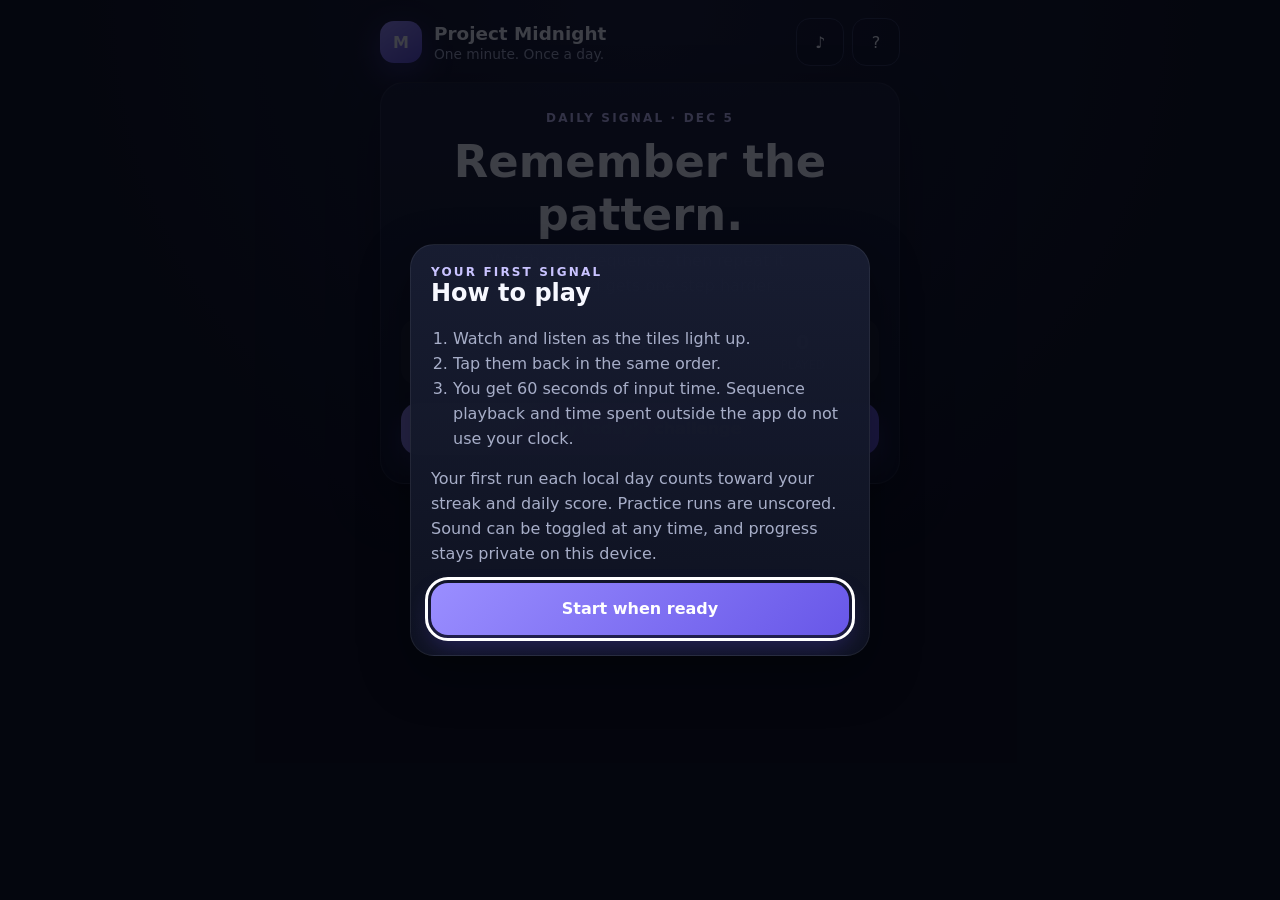
==== commit 842b6151: "Add persistent first-launch onboarding" ====
--- a/index.html
+++ b/index.html
@@ -26,7 +26,7 @@
     <section class="card hidden" id="game"><div class="gameHead"><h2 id="roundLabel">Round 1</h2><div class="gameMetrics"><span class="pill timePill" id="timeLabel" aria-hidden="true">60s</span><span class="pill" id="scoreLabel">0 points</span></div></div><div class="progress" role="progressbar" aria-label="Input time remaining" aria-valuemin="0" aria-valuemax="60" aria-valuenow="60" aria-valuetext="60 seconds remaining"><div class="bar" id="timerBar"></div></div><div class="sequence" id="grid" role="group" aria-label="Pattern buttons"></div><p class="status" id="status" role="status" aria-live="polite">Get ready…</p></section>
     <section class="card result hidden" id="result"><div class="eyebrow" id="resultEyebrow">Signal complete</div><div class="score" id="finalScore">0</div><h2 id="resultTitle" tabindex="-1">Nice work.</h2><p id="resultText"></p><div class="actions"><button class="primary" id="shareBtn">Share result</button><button class="secondary" id="practiceBtn">Practice again</button><button class="secondary" id="homeBtn">Back to home</button></div></section>
   </main>
-  <div class="modal hidden" id="help"><section class="card" role="dialog" aria-modal="true" aria-labelledby="helpTitle"><h2 id="helpTitle">How to play</h2><ol><li>Watch and listen as the tiles light up.</li><li>Tap them back in the same order.</li><li>You get 60 seconds of input time. Sequence playback and time spent outside the app do not use your clock.</li></ol><p>Your first run each local day counts toward your streak and daily score. Practice runs are unscored. Sound can be toggled at any time, and progress stays private on this device.</p><button class="primary" id="closeHelp">Got it</button></section></div>
+  <div class="modal hidden" id="help"><section class="card" role="dialog" aria-modal="true" aria-labelledby="helpTitle"><div class="eyebrow">Your first signal</div><h2 id="helpTitle">How to play</h2><ol><li>Watch and listen as the tiles light up.</li><li>Tap them back in the same order.</li><li>You get 60 seconds of input time. Sequence playback and time spent outside the app do not use your clock.</li></ol><p>Your first run each local day counts toward your streak and daily score. Practice runs are unscored. Sound can be toggled at any time, and progress stays private on this device.</p><button class="primary" id="closeHelp">Start when ready</button></section></div>
   <div class="toast hidden" id="toast" role="status" aria-live="polite"></div>
 <script>
 (() => {
@@ -38,8 +38,8 @@
   const reduceMotion=window.matchMedia('(prefers-reduced-motion: reduce)').matches;
   let state={sequence:[],input:[],round:1,score:0,active:false,remaining:60000,timer:null,practice:false,runId:0,lastTick:0,backgrounded:false};
   let deferredPrompt=null,lastFocus=null,toastTimer=null,audioContext=null;
-  let soundEnabled=true;
-  try{soundEnabled=localStorage.getItem('midnight.sound')!=='off'}catch{}
+  let soundEnabled=true,hasSeenHelp=false;
+  try{soundEnabled=localStorage.getItem('midnight.sound')!=='off';hasSeenHelp=localStorage.getItem('midnight.onboarded')==='yes'}catch{}
   const localDate=d=>`${d.getFullYear()}-${String(d.getMonth()+1).padStart(2,'0')}-${String(d.getDate()).padStart(2,'0')}`;
   const todayKey=()=>localDate(new Date());
   const seedFromDate=()=>Number(todayKey().replaceAll('-',''));
@@ -70,12 +70,12 @@
   function toast(msg){clearTimeout(toastTimer);els.toast.textContent=msg;els.toast.classList.remove('hidden');toastTimer=setTimeout(()=>els.toast.classList.add('hidden'),2200);}
   async function share(){const score=state.score;const round=state.round;const squares=Math.min(8,Math.max(1,Math.floor(score/75)));const label=state.practice?'Practice':'Daily';const text=`Project Midnight ${label} · ${todayKey()}\n${'🟪'.repeat(squares)}${'⬛'.repeat(8-squares)}\n${score} points · Round ${round}`;try{if(navigator.share)await navigator.share({title:'Project Midnight',text});else if(navigator.clipboard)await navigator.clipboard.writeText(text).then(()=>toast('Result copied'));else toast('Sharing is not available here');}catch(e){if(e.name!=='AbortError')toast('Could not share');}}
   function openHelp(){lastFocus=document.activeElement;els.help.classList.remove('hidden');document.body.style.overflow='hidden';$('#closeHelp').focus();}
-  function closeHelp(){els.help.classList.add('hidden');document.body.style.overflow='';if(lastFocus)lastFocus.focus();}
+  function closeHelp(){els.help.classList.add('hidden');document.body.style.overflow='';hasSeenHelp=true;try{localStorage.setItem('midnight.onboarded','yes')}catch{}if(lastFocus)lastFocus.focus();}
   els.start.addEventListener('click',()=>playedToday()?showStoredResult():start(false));els.practice.addEventListener('click',()=>start(true));els.homeBtn.addEventListener('click',()=>show('home'));els.share.addEventListener('click',share);els.sound.addEventListener('click',()=>{soundEnabled=!soundEnabled;try{localStorage.setItem('midnight.sound',soundEnabled?'on':'off')}catch{}renderSound();if(soundEnabled){getAudio();tone(440,.09,.035);toast('Sound on')}else toast('Sound off')});$('#helpBtn').addEventListener('click',openHelp);$('#closeHelp').addEventListener('click',closeHelp);els.help.addEventListener('click',e=>{if(e.target===els.help)closeHelp()});document.addEventListener('keydown',e=>{if(els.help.classList.contains('hidden'))return;if(e.key==='Escape')closeHelp();if(e.key==='Tab'){e.preventDefault();$('#closeHelp').focus();}});
   document.addEventListener('visibilitychange',()=>{if(!state.timer)return;if(document.hidden){state.backgrounded=true;state.active=false;state.runId++;clearTileStates();setTilesEnabled(false);els.status.textContent='Paused while the app is in the background.';}else if(state.backgrounded){state.backgrounded=false;state.lastTick=performance.now();els.status.textContent='Replaying the pattern…';playSequence(state.runId);}});
   window.addEventListener('offline',()=>toast('Offline — your progress still works'));window.addEventListener('online',()=>toast('Back online'));
   window.addEventListener('beforeinstallprompt',e=>{e.preventDefault();deferredPrompt=e;els.install.classList.remove('hidden')});els.install.addEventListener('click',async()=>{if(!deferredPrompt)return;deferredPrompt.prompt();await deferredPrompt.userChoice;deferredPrompt=null;els.install.classList.add('hidden')});window.addEventListener('appinstalled',()=>els.install.classList.add('hidden'));
-  buildGrid();renderStats();renderSound();if('serviceWorker'in navigator)window.addEventListener('load',()=>navigator.serviceWorker.register('./sw.js').then(reg=>reg.update()).catch(()=>{}));
+  buildGrid();renderStats();renderSound();if(!hasSeenHelp)setTimeout(openHelp,150);if('serviceWorker'in navigator)window.addEventListener('load',()=>navigator.serviceWorker.register('./sw.js').then(reg=>reg.update()).catch(()=>{}));
 })();
 </script>
 </body>
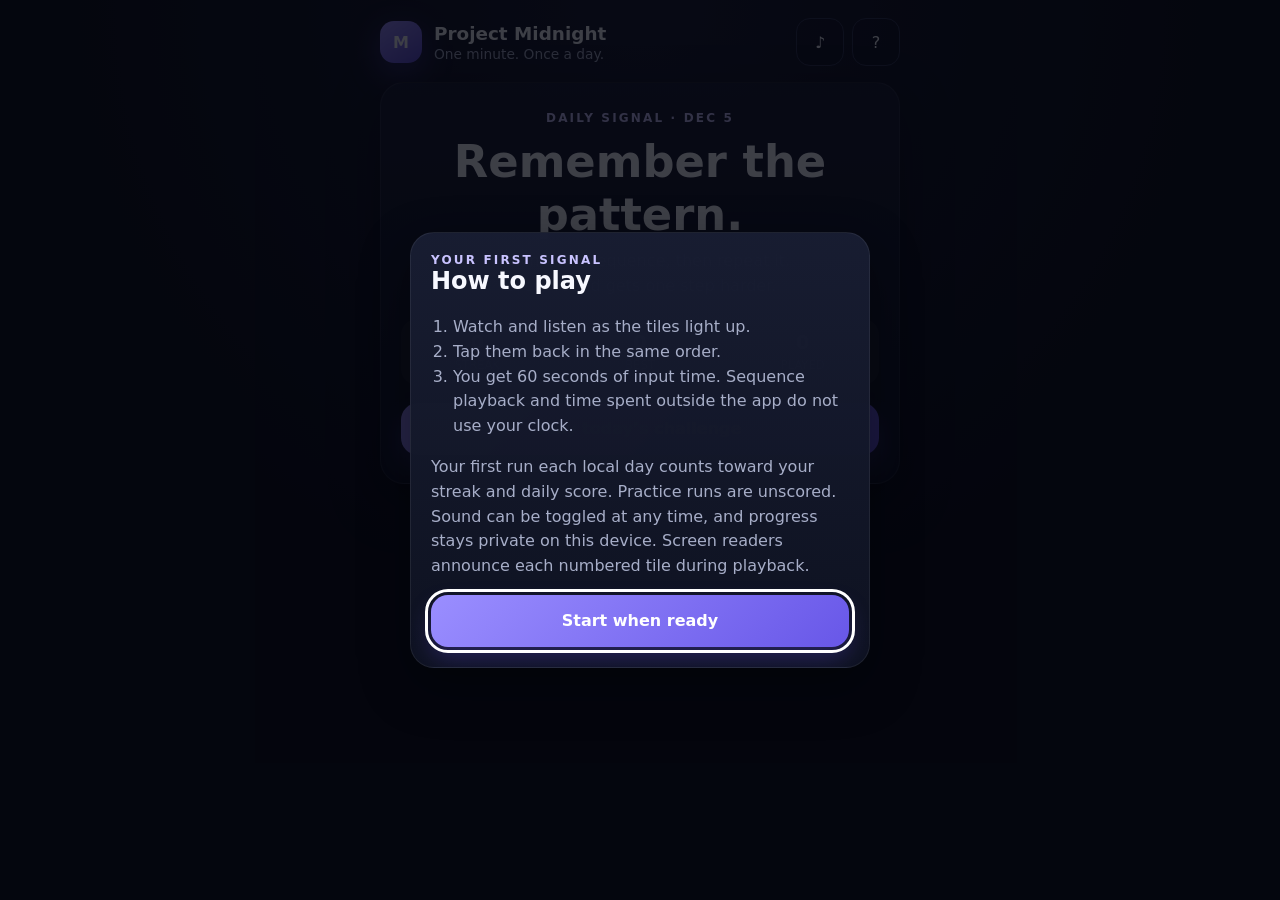
==== commit c36c2a8e: "Make pattern playback screen-reader accessible" ====
--- a/index.html
+++ b/index.html
@@ -23,17 +23,18 @@
   <main class="app">
     <header class="top"><div class="brand"><div class="mark" aria-hidden="true">M</div><div><h1 class="title">Project Midnight</h1><p class="sub">One minute. Once a day.</p></div></div><div class="topActions"><button class="iconbtn" id="soundBtn" aria-label="Turn sound off" aria-pressed="true">♪</button><button class="iconbtn" id="helpBtn" aria-label="How to play">?</button></div></header>
     <section class="card hero" id="home"><div class="eyebrow" id="dayLabel">Daily signal</div><h2>Remember the pattern.</h2><p id="homeCopy">Watch each sequence, then repeat it. Every round gets one step harder.</p><div class="stats"><div class="stat"><strong id="streak">0</strong><span>STREAK</span></div><div class="stat"><strong id="best">0</strong><span>BEST</span></div><div class="stat"><strong id="played">0</strong><span>PLAYED</span></div></div><div class="actions"><button class="primary" id="startBtn">Play today’s challenge</button><button class="secondary hidden" id="installBtn">Install app</button></div></section>
-    <section class="card hidden" id="game"><div class="gameHead"><h2 id="roundLabel">Round 1</h2><div class="gameMetrics"><span class="pill timePill" id="timeLabel" aria-hidden="true">60s</span><span class="pill" id="scoreLabel">0 points</span></div></div><div class="progress" role="progressbar" aria-label="Input time remaining" aria-valuemin="0" aria-valuemax="60" aria-valuenow="60" aria-valuetext="60 seconds remaining"><div class="bar" id="timerBar"></div></div><div class="sequence" id="grid" role="group" aria-label="Pattern buttons"></div><p class="status" id="status" role="status" aria-live="polite">Get ready…</p></section>
+    <section class="card hidden" id="game"><div class="gameHead"><h2 id="roundLabel">Round 1</h2><div class="gameMetrics"><span class="pill timePill" id="timeLabel" aria-hidden="true">60s</span><span class="pill" id="scoreLabel">0 points</span></div></div><div class="progress" role="progressbar" aria-label="Input time remaining" aria-valuemin="0" aria-valuemax="60" aria-valuenow="60" aria-valuetext="60 seconds remaining"><div class="bar" id="timerBar"></div></div><div class="sequence" id="grid" role="group" aria-label="Pattern buttons"></div><p class="status" id="status" role="status" aria-live="polite">Get ready…</p><p class="sr" id="sequenceAnnouncer" aria-live="assertive" aria-atomic="true"></p></section>
     <section class="card result hidden" id="result"><div class="eyebrow" id="resultEyebrow">Signal complete</div><div class="score" id="finalScore">0</div><h2 id="resultTitle" tabindex="-1">Nice work.</h2><p id="resultText"></p><div class="actions"><button class="primary" id="shareBtn">Share result</button><button class="secondary" id="practiceBtn">Practice again</button><button class="secondary" id="homeBtn">Back to home</button></div></section>
   </main>
-  <div class="modal hidden" id="help"><section class="card" role="dialog" aria-modal="true" aria-labelledby="helpTitle"><div class="eyebrow">Your first signal</div><h2 id="helpTitle">How to play</h2><ol><li>Watch and listen as the tiles light up.</li><li>Tap them back in the same order.</li><li>You get 60 seconds of input time. Sequence playback and time spent outside the app do not use your clock.</li></ol><p>Your first run each local day counts toward your streak and daily score. Practice runs are unscored. Sound can be toggled at any time, and progress stays private on this device.</p><button class="primary" id="closeHelp">Start when ready</button></section></div>
+  <div class="modal hidden" id="help"><section class="card" role="dialog" aria-modal="true" aria-labelledby="helpTitle"><div class="eyebrow">Your first signal</div><h2 id="helpTitle">How to play</h2><ol><li>Watch and listen as the tiles light up.</li><li>Tap them back in the same order.</li><li>You get 60 seconds of input time. Sequence playback and time spent outside the app do not use your clock.</li></ol><p>Your first run each local day counts toward your streak and daily score. Practice runs are unscored. Sound can be toggled at any time, and progress stays private on this device. Screen readers announce each numbered tile during playback.</p><button class="primary" id="closeHelp">Start when ready</button></section></div>
   <div class="toast hidden" id="toast" role="status" aria-live="polite"></div>
 <script>
 (() => {
   'use strict';
   const $=s=>document.querySelector(s);
-  const els={home:$('#home'),game:$('#game'),result:$('#result'),grid:$('#grid'),status:$('#status'),round:$('#roundLabel'),score:$('#scoreLabel'),timer:$('#timerBar'),time:$('#timeLabel'),progress:$('.progress'),start:$('#startBtn'),practice:$('#practiceBtn'),final:$('#finalScore'),title:$('#resultTitle'),text:$('#resultText'),eyebrow:$('#resultEyebrow'),share:$('#shareBtn'),homeBtn:$('#homeBtn'),help:$('#help'),toast:$('#toast'),install:$('#installBtn'),homeCopy:$('#homeCopy'),sound:$('#soundBtn')};
+  const els={home:$('#home'),game:$('#game'),result:$('#result'),grid:$('#grid'),status:$('#status'),announce:$('#sequenceAnnouncer'),round:$('#roundLabel'),score:$('#scoreLabel'),timer:$('#timerBar'),time:$('#timeLabel'),progress:$('.progress'),start:$('#startBtn'),practice:$('#practiceBtn'),final:$('#finalScore'),title:$('#resultTitle'),text:$('#resultText'),eyebrow:$('#resultEyebrow'),share:$('#shareBtn'),homeBtn:$('#homeBtn'),help:$('#help'),toast:$('#toast'),install:$('#installBtn'),homeCopy:$('#homeCopy'),sound:$('#soundBtn')};
   const symbols=['●','▲','■','◆','✦','＋'];
+  const tileNames=['circle','triangle','square','diamond','star','plus'];
   const frequencies=[261.63,293.66,329.63,392,440,523.25];
   const reduceMotion=window.matchMedia('(prefers-reduced-motion: reduce)').matches;
   let state={sequence:[],input:[],round:1,score:0,active:false,remaining:60000,timer:null,practice:false,runId:0,lastTick:0,backgrounded:false};
@@ -56,12 +57,12 @@
   function failTone(){tone(146.83,.22,.05);}
   function show(name){['home','game','result'].forEach(k=>els[k].classList.toggle('hidden',k!==name));window.scrollTo({top:0,behavior:reduceMotion?'auto':'smooth'});}
   function setTilesEnabled(enabled){[...els.grid.children].forEach(b=>b.disabled=!enabled);}
-  function clearTileStates(){[...els.grid.children].forEach(b=>b.classList.remove('flash','good','bad'));}
-  function buildGrid(){els.grid.innerHTML='';symbols.forEach((s,i)=>{const b=document.createElement('button');b.className='tile';b.type='button';b.dataset.i=i;b.setAttribute('aria-label',`Tile ${i+1}`);b.textContent=s;b.disabled=true;b.addEventListener('click',()=>tap(i,b));els.grid.appendChild(b);});}
+  function clearTileStates(){[...els.grid.children].forEach(b=>b.classList.remove('flash','good','bad'));els.announce.textContent='';}
+  function buildGrid(){els.grid.innerHTML='';symbols.forEach((s,i)=>{const b=document.createElement('button');b.className='tile';b.type='button';b.dataset.i=i;b.setAttribute('aria-label',`Tile ${i+1}, ${tileNames[i]}`);b.textContent=s;b.disabled=true;b.addEventListener('click',()=>tap(i,b));els.grid.appendChild(b);});}
   const wait=ms=>new Promise(r=>setTimeout(r,ms));
   function renderTime(){const seconds=Math.ceil(state.remaining/1000);els.time.textContent=`${seconds}s`;els.progress.setAttribute('aria-valuenow',String(seconds));els.progress.setAttribute('aria-valuetext',`${seconds} second${seconds===1?'':'s'} remaining`);}
-  async function flash(i,runId,ms=430){if(runId!==state.runId)return;const b=els.grid.children[i];b.classList.add('flash');tone(frequencies[i],.2,.035);if(navigator.vibrate)navigator.vibrate(20);await wait(ms);b.classList.remove('flash');await wait(130);}
-  async function playSequence(runId){state.active=false;setTilesEnabled(false);els.status.textContent='Watch closely…';await wait(420);for(const i of state.sequence){if(runId!==state.runId||!state.timer||state.backgrounded)return;await flash(i,runId)}if(runId!==state.runId||!state.timer||state.backgrounded)return;state.input=[];state.active=true;state.lastTick=performance.now();setTilesEnabled(true);els.status.textContent='Your turn.';}
+  async function flash(i,runId,ms=430){if(runId!==state.runId)return;const b=els.grid.children[i];b.classList.add('flash');els.announce.textContent='';requestAnimationFrame(()=>{if(runId===state.runId)els.announce.textContent=`Tile ${i+1}, ${tileNames[i]}`;});tone(frequencies[i],.2,.035);if(navigator.vibrate)navigator.vibrate(20);await wait(ms);b.classList.remove('flash');await wait(130);}
+  async function playSequence(runId){state.active=false;setTilesEnabled(false);els.status.textContent='Watch closely…';await wait(420);for(const i of state.sequence){if(runId!==state.runId||!state.timer||state.backgrounded)return;await flash(i,runId)}if(runId!==state.runId||!state.timer||state.backgrounded)return;els.announce.textContent='';state.input=[];state.active=true;state.lastTick=performance.now();setTilesEnabled(true);els.status.textContent='Your turn.';}
   function nextSequence(){const rnd=mulberry32(seedFromDate()+state.round*997);state.sequence=[];for(let i=0;i<state.round+2;i++)state.sequence.push(Math.floor(rnd()*symbols.length));}
   async function tap(i,b){if(!state.active)return;const runId=state.runId;const expected=state.sequence[state.input.length];if(i!==expected){state.active=false;setTilesEnabled(false);b.classList.add('bad');failTone();if(navigator.vibrate)navigator.vibrate([45,35,70]);await wait(260);b.classList.remove('bad');if(runId===state.runId&&state.timer&&!state.backgrounded)finish(false);return;}tone(frequencies[i],.09,.03);b.classList.add('good');setTimeout(()=>b.classList.remove('good'),180);state.input.push(i);state.score+=10;els.score.textContent=`${state.score} points`;if(state.input.length===state.sequence.length){state.active=false;setTilesEnabled(false);state.score+=state.round*15;els.score.textContent=`${state.score} points`;els.status.textContent='Correct.';successTone();await wait(600);if(runId!==state.runId||!state.timer||state.backgrounded)return;state.round++;els.round.textContent=`Round ${state.round}`;nextSequence();playSequence(runId);}}
   function start(practice=false){getAudio();clearInterval(state.timer);clearTileStates();state={sequence:[],input:[],round:1,score:0,active:false,remaining:60000,timer:null,practice,runId:state.runId+1,lastTick:performance.now(),backgrounded:false};show('game');els.round.textContent='Round 1';els.score.textContent='0 points';els.timer.style.width='100%';renderTime();nextSequence();state.timer=setInterval(()=>{const now=performance.now();if(state.active&&!state.backgrounded)state.remaining=Math.max(0,state.remaining-(now-state.lastTick));state.lastTick=now;els.timer.style.width=`${state.remaining/600}%`;renderTime();if(state.remaining<=0)finish(true);},100);playSequence(state.runId);}
